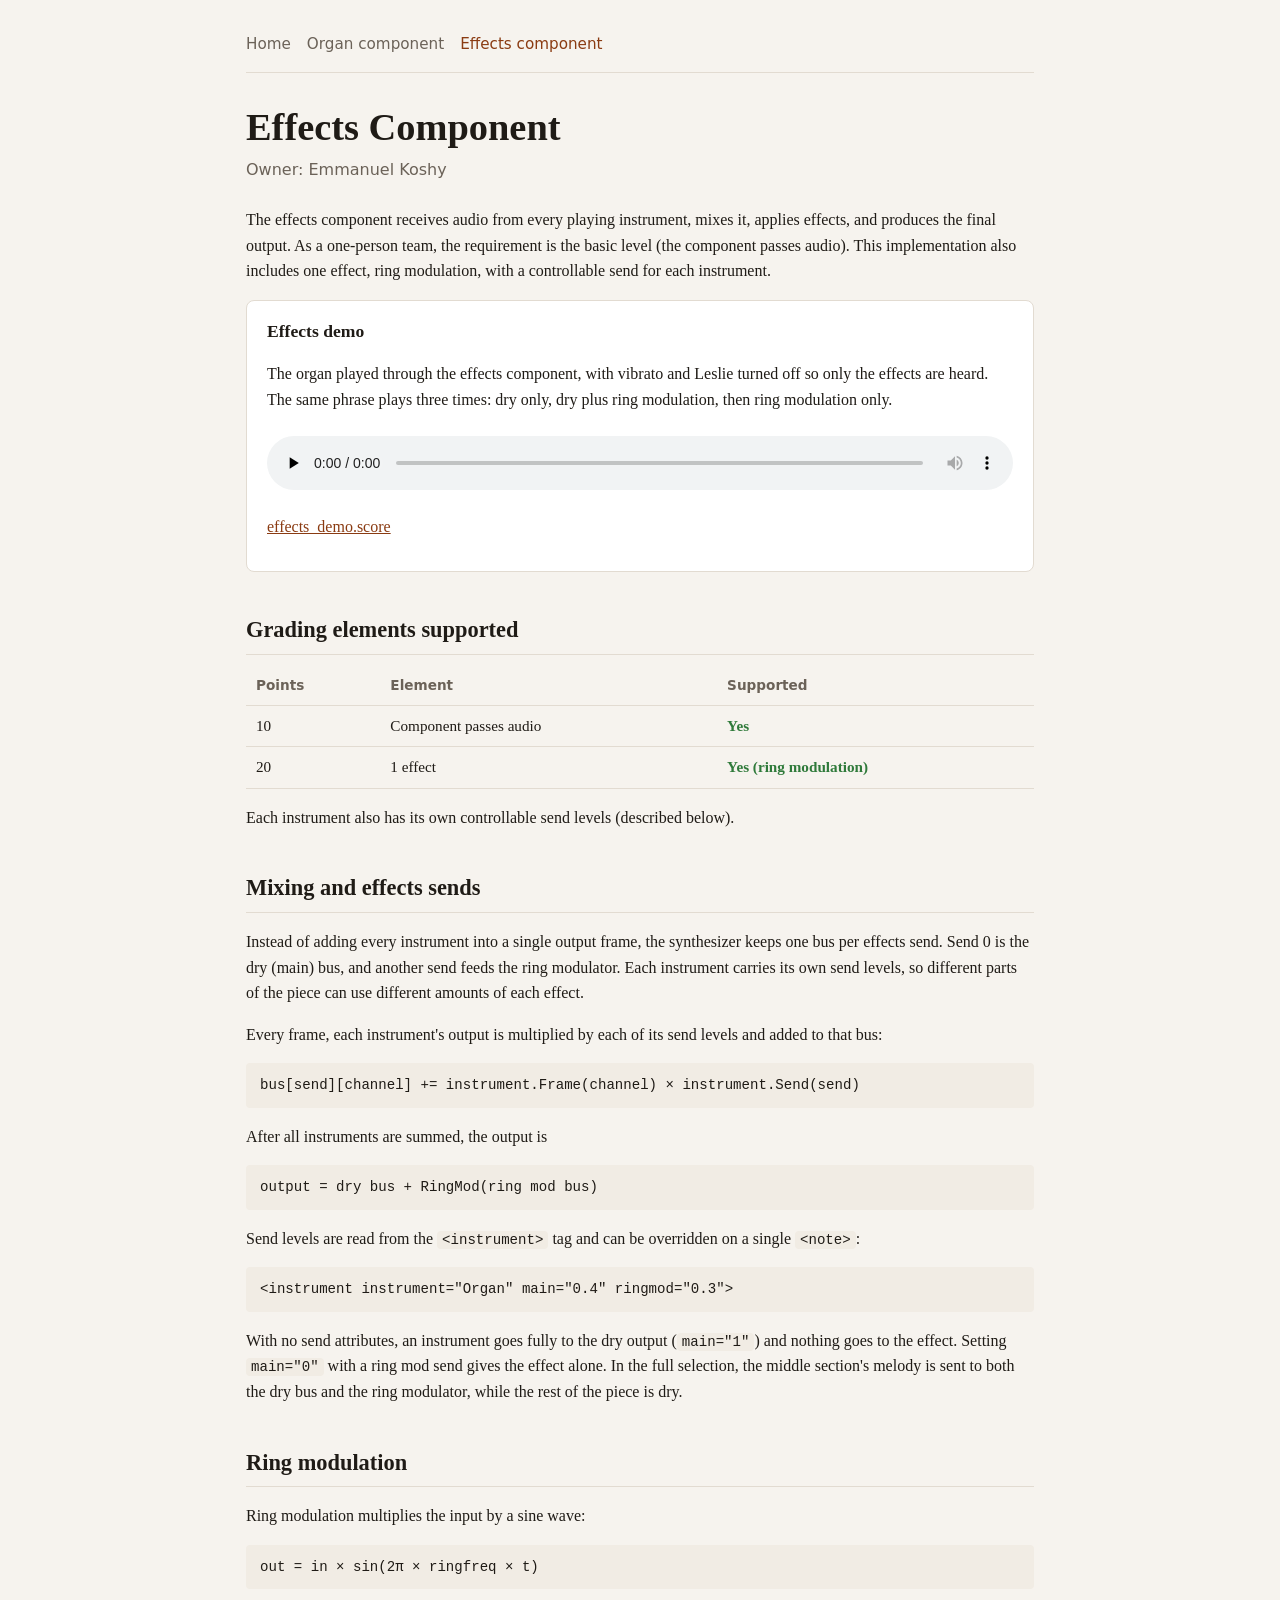
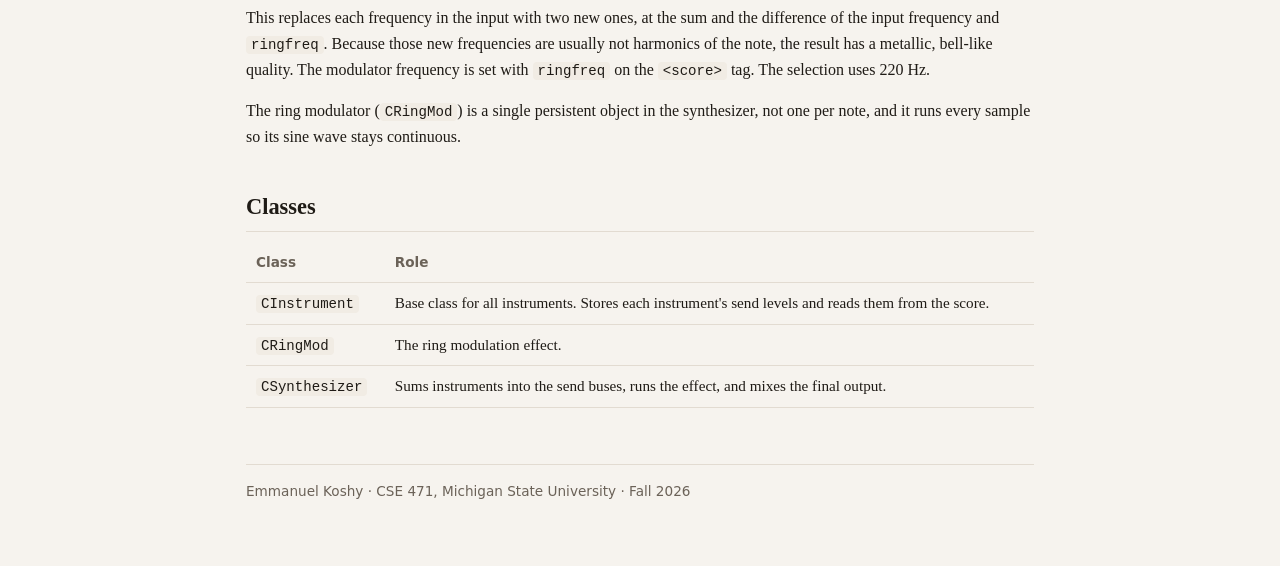
==== effects.html @ 85157329 "Initial website files Co-authored-by: Copilot <223556219+Copilot@users.noreply.github.com>" ====
<!doctype html>
<html lang="en">
<head>
<meta charset="utf-8">
<meta name="viewport" content="width=device-width, initial-scale=1">
<title>Effects Component</title>
<link rel="stylesheet" href="style.css">
</head>
<body>
<div class="wrap">

<nav>
  <a href="index.html">Home</a>
  <a href="organ.html">Organ component</a>
  <a href="effects.html" aria-current="page">Effects component</a>
</nav>

<h1>Effects Component</h1>
<p class="sub">Owner: Emmanuel Koshy</p>

<p>The effects component receives audio from every playing instrument, mixes it, applies effects, and produces the final output. As a one-person team, the requirement is the basic level (the component passes audio). This implementation also includes one effect, ring modulation, with a controllable send for each instrument.</p>

<div class="card">
  <h3>Effects demo</h3>
  <p>The organ played through the effects component, with vibrato and Leslie turned off so only the effects are heard. The same phrase plays three times: dry only, dry plus ring modulation, then ring modulation only.</p>
  <audio controls preload="none" src="effects_demo.mp3"></audio>
  <p><a href="effects_demo.score" download>effects_demo.score</a></p>
</div>

<h2>Grading elements supported</h2>
<table>
  <tr><th>Points</th><th>Element</th><th>Supported</th></tr>
  <tr><td>10</td><td>Component passes audio</td><td class="yes">Yes</td></tr>
  <tr><td>20</td><td>1 effect</td><td class="yes">Yes (ring modulation)</td></tr>
</table>
<p>Each instrument also has its own controllable send levels (described below).</p>

<h2>Mixing and effects sends</h2>
<p>Instead of adding every instrument into a single output frame, the synthesizer keeps one bus per effects send. Send 0 is the dry (main) bus, and another send feeds the ring modulator. Each instrument carries its own send levels, so different parts of the piece can use different amounts of each effect.</p>
<p>Every frame, each instrument's output is multiplied by each of its send levels and added to that bus:</p>
<pre>bus[send][channel] += instrument.Frame(channel) × instrument.Send(send)</pre>
<p>After all instruments are summed, the output is</p>
<pre>output = dry bus + RingMod(ring mod bus)</pre>
<p>Send levels are read from the <code>&lt;instrument&gt;</code> tag and can be overridden on a single <code>&lt;note&gt;</code>:</p>
<pre>&lt;instrument instrument="Organ" main="0.4" ringmod="0.3"&gt;</pre>
<p>With no send attributes, an instrument goes fully to the dry output (<code>main="1"</code>) and nothing goes to the effect. Setting <code>main="0"</code> with a ring mod send gives the effect alone. In the full selection, the middle section's melody is sent to both the dry bus and the ring modulator, while the rest of the piece is dry.</p>

<h2>Ring modulation</h2>
<p>Ring modulation multiplies the input by a sine wave:</p>
<pre>out = in × sin(2π × ringfreq × t)</pre>
<p>This replaces each frequency in the input with two new ones, at the sum and the difference of the input frequency and <code>ringfreq</code>. Because those new frequencies are usually not harmonics of the note, the result has a metallic, bell-like quality. The modulator frequency is set with <code>ringfreq</code> on the <code>&lt;score&gt;</code> tag. The selection uses 220 Hz.</p>
<p>The ring modulator (<code>CRingMod</code>) is a single persistent object in the synthesizer, not one per note, and it runs every sample so its sine wave stays continuous.</p>

<h2>Classes</h2>
<table>
  <tr><th>Class</th><th>Role</th></tr>
  <tr><td><code>CInstrument</code></td><td>Base class for all instruments. Stores each instrument's send levels and reads them from the score.</td></tr>
  <tr><td><code>CRingMod</code></td><td>The ring modulation effect.</td></tr>
  <tr><td><code>CSynthesizer</code></td><td>Sums instruments into the send buses, runs the effect, and mixes the final output.</td></tr>
</table>

<footer>Emmanuel Koshy · CSE 471, Michigan State University · Fall 2026</footer>

</div>
</body>
</html>
---- style.css ----
:root {
  --bg: #f6f3ee;
  --panel: #ffffff;
  --ink: #1f1b16;
  --muted: #6b6258;
  --accent: #8a3b12;
  --rule: #e2dbd1;
  --code-bg: #f1ece4;
}

@media (prefers-color-scheme: dark) {
  :root {
    --bg: #17140f;
    --panel: #211d17;
    --ink: #ece6dc;
    --muted: #a89e91;
    --accent: #e08a52;
    --rule: #3a332a;
    --code-bg: #2a251e;
  }
}

* { box-sizing: border-box; }

body {
  margin: 0;
  background: var(--bg);
  color: var(--ink);
  font-family: Georgia, "Times New Roman", serif;
  line-height: 1.6;
}

.wrap {
  max-width: 820px;
  margin: 0 auto;
  padding: 32px 16px 64px;
}

nav {
  display: flex;
  flex-wrap: wrap;
  gap: 16px;
  font-family: system-ui, sans-serif;
  font-size: 0.95rem;
  padding-bottom: 16px;
  border-bottom: 1px solid var(--rule);
  margin-bottom: 32px;
}

nav a { color: var(--muted); text-decoration: none; }
nav a:hover, nav a[aria-current="page"] { color: var(--accent); }

h1 { font-size: 2.4rem; line-height: 1.15; margin: 0 0 8px; }
h2 { font-size: 1.4rem; margin: 40px 0 12px; border-bottom: 1px solid var(--rule); padding-bottom: 6px; }
h3 { font-size: 1.1rem; margin: 24px 0 8px; }

.sub { color: var(--muted); font-family: system-ui, sans-serif; margin: 0 0 24px; }

a { color: var(--accent); }

.card {
  background: var(--panel);
  border: 1px solid var(--rule);
  border-radius: 8px;
  padding: 16px 20px;
  margin: 16px 0;
}

.card h3 { margin-top: 0; }

audio { width: 100%; margin-top: 8px; }

table {
  width: 100%;
  border-collapse: collapse;
  font-size: 0.95rem;
  margin: 12px 0;
}

th, td {
  text-align: left;
  vertical-align: top;
  padding: 8px 10px;
  border-bottom: 1px solid var(--rule);
}

th { font-family: system-ui, sans-serif; font-size: 0.85rem; color: var(--muted); font-weight: 600; }

code, pre {
  font-family: Consolas, "Courier New", monospace;
  font-size: 0.88rem;
  background: var(--code-bg);
  border-radius: 4px;
}

code { padding: 1px 5px; }

pre {
  padding: 12px 14px;
  overflow-x: auto;
  line-height: 1.45;
}

details pre { max-height: 480px; overflow: auto; }

summary { cursor: pointer; font-family: system-ui, sans-serif; color: var(--accent); }

.yes { color: #2f7a3a; font-weight: 600; }
@media (prefers-color-scheme: dark) { .yes { color: #7fcf8a; } }

.table-scroll { overflow-x: auto; }

footer {
  margin-top: 56px;
  padding-top: 16px;
  border-top: 1px solid var(--rule);
  color: var(--muted);
  font-family: system-ui, sans-serif;
  font-size: 0.85rem;
}
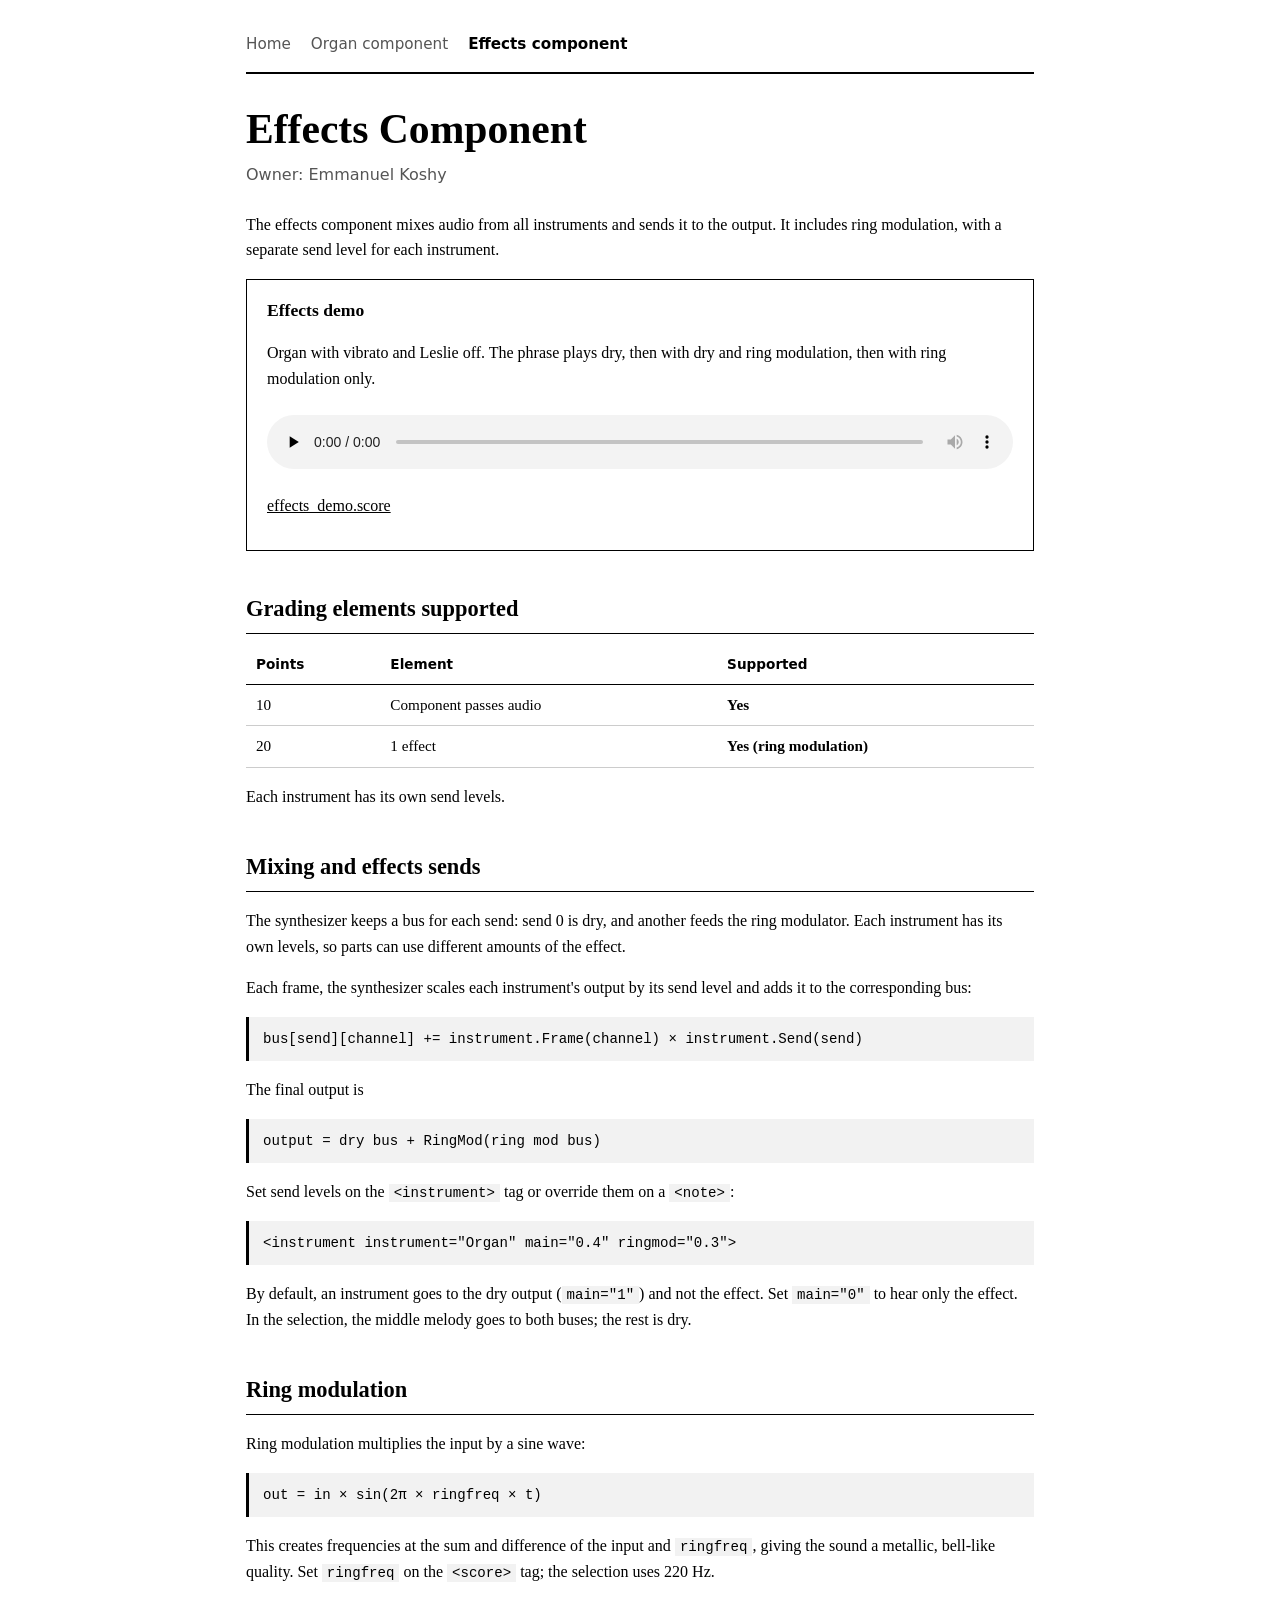
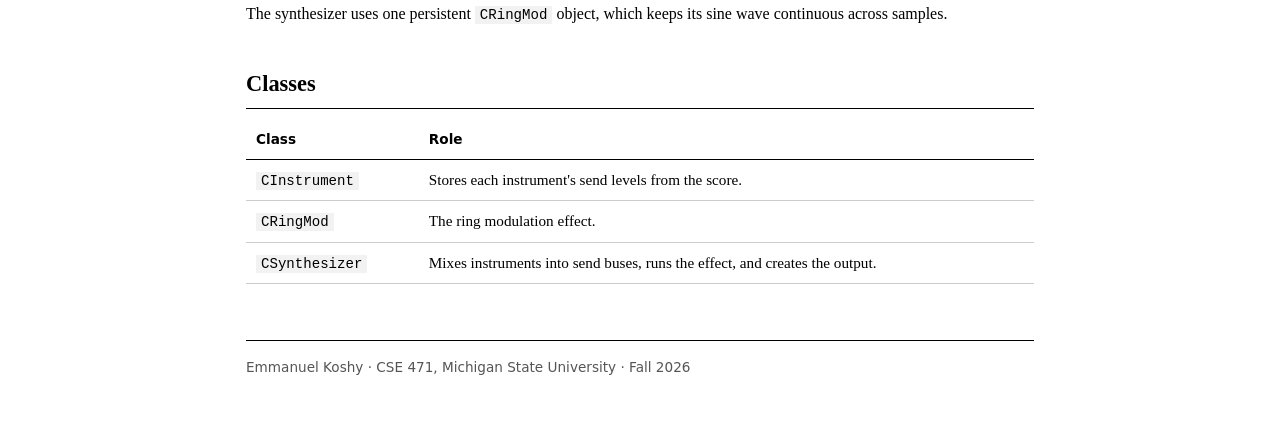
==== commit 44600619: "fixed errors" ====
--- a/effects.html
+++ b/effects.html
@@ -18,11 +18,11 @@
 <h1>Effects Component</h1>
 <p class="sub">Owner: Emmanuel Koshy</p>
 
-<p>The effects component receives audio from every playing instrument, mixes it, applies effects, and produces the final output. As a one-person team, the requirement is the basic level (the component passes audio). This implementation also includes one effect, ring modulation, with a controllable send for each instrument.</p>
+<p>The effects component mixes audio from all instruments and sends it to the output. It includes ring modulation, with a separate send level for each instrument.</p>
 
 <div class="card">
   <h3>Effects demo</h3>
-  <p>The organ played through the effects component, with vibrato and Leslie turned off so only the effects are heard. The same phrase plays three times: dry only, dry plus ring modulation, then ring modulation only.</p>
+  <p>Organ with vibrato and Leslie off. The phrase plays dry, then with dry and ring modulation, then with ring modulation only.</p>
   <audio controls preload="none" src="effects_demo.mp3"></audio>
   <p><a href="effects_demo.score" download>effects_demo.score</a></p>
 </div>
@@ -33,30 +33,30 @@
   <tr><td>10</td><td>Component passes audio</td><td class="yes">Yes</td></tr>
   <tr><td>20</td><td>1 effect</td><td class="yes">Yes (ring modulation)</td></tr>
 </table>
-<p>Each instrument also has its own controllable send levels (described below).</p>
+<p>Each instrument has its own send levels.</p>
 
 <h2>Mixing and effects sends</h2>
-<p>Instead of adding every instrument into a single output frame, the synthesizer keeps one bus per effects send. Send 0 is the dry (main) bus, and another send feeds the ring modulator. Each instrument carries its own send levels, so different parts of the piece can use different amounts of each effect.</p>
-<p>Every frame, each instrument's output is multiplied by each of its send levels and added to that bus:</p>
+<p>The synthesizer keeps a bus for each send: send 0 is dry, and another feeds the ring modulator. Each instrument has its own levels, so parts can use different amounts of the effect.</p>
+<p>Each frame, the synthesizer scales each instrument's output by its send level and adds it to the corresponding bus:</p>
 <pre>bus[send][channel] += instrument.Frame(channel) × instrument.Send(send)</pre>
-<p>After all instruments are summed, the output is</p>
+<p>The final output is</p>
 <pre>output = dry bus + RingMod(ring mod bus)</pre>
-<p>Send levels are read from the <code>&lt;instrument&gt;</code> tag and can be overridden on a single <code>&lt;note&gt;</code>:</p>
+<p>Set send levels on the <code>&lt;instrument&gt;</code> tag or override them on a <code>&lt;note&gt;</code>:</p>
 <pre>&lt;instrument instrument="Organ" main="0.4" ringmod="0.3"&gt;</pre>
-<p>With no send attributes, an instrument goes fully to the dry output (<code>main="1"</code>) and nothing goes to the effect. Setting <code>main="0"</code> with a ring mod send gives the effect alone. In the full selection, the middle section's melody is sent to both the dry bus and the ring modulator, while the rest of the piece is dry.</p>
+<p>By default, an instrument goes to the dry output (<code>main="1"</code>) and not the effect. Set <code>main="0"</code> to hear only the effect. In the selection, the middle melody goes to both buses; the rest is dry.</p>
 
 <h2>Ring modulation</h2>
 <p>Ring modulation multiplies the input by a sine wave:</p>
 <pre>out = in × sin(2π × ringfreq × t)</pre>
-<p>This replaces each frequency in the input with two new ones, at the sum and the difference of the input frequency and <code>ringfreq</code>. Because those new frequencies are usually not harmonics of the note, the result has a metallic, bell-like quality. The modulator frequency is set with <code>ringfreq</code> on the <code>&lt;score&gt;</code> tag. The selection uses 220 Hz.</p>
-<p>The ring modulator (<code>CRingMod</code>) is a single persistent object in the synthesizer, not one per note, and it runs every sample so its sine wave stays continuous.</p>
+<p>This creates frequencies at the sum and difference of the input and <code>ringfreq</code>, giving the sound a metallic, bell-like quality. Set <code>ringfreq</code> on the <code>&lt;score&gt;</code> tag; the selection uses 220 Hz.</p>
+<p>The synthesizer uses one persistent <code>CRingMod</code> object, which keeps its sine wave continuous across samples.</p>
 
 <h2>Classes</h2>
 <table>
   <tr><th>Class</th><th>Role</th></tr>
-  <tr><td><code>CInstrument</code></td><td>Base class for all instruments. Stores each instrument's send levels and reads them from the score.</td></tr>
+  <tr><td><code>CInstrument</code></td><td>Stores each instrument's send levels from the score.</td></tr>
   <tr><td><code>CRingMod</code></td><td>The ring modulation effect.</td></tr>
-  <tr><td><code>CSynthesizer</code></td><td>Sums instruments into the send buses, runs the effect, and mixes the final output.</td></tr>
+  <tr><td><code>CSynthesizer</code></td><td>Mixes instruments into send buses, runs the effect, and creates the output.</td></tr>
 </table>
 
 <footer>Emmanuel Koshy · CSE 471, Michigan State University · Fall 2026</footer>
--- a/style.css
+++ b/style.css
@@ -1,23 +1,10 @@
 :root {
-  --bg: #f6f3ee;
-  --panel: #ffffff;
-  --ink: #1f1b16;
-  --muted: #6b6258;
-  --accent: #8a3b12;
-  --rule: #e2dbd1;
-  --code-bg: #f1ece4;
-}
-
-@media (prefers-color-scheme: dark) {
-  :root {
-    --bg: #17140f;
-    --panel: #211d17;
-    --ink: #ece6dc;
-    --muted: #a89e91;
-    --accent: #e08a52;
-    --rule: #3a332a;
-    --code-bg: #2a251e;
-  }
+  --bg: #ffffff;
+  --ink: #000000;
+  --muted: #555555;
+  --rule: #000000;
+  --soft-rule: #cccccc;
+  --code-bg: #f2f2f2;
 }
 
 * { box-sizing: border-box; }
@@ -39,36 +26,35 @@
 nav {
   display: flex;
   flex-wrap: wrap;
-  gap: 16px;
+  gap: 20px;
   font-family: system-ui, sans-serif;
   font-size: 0.95rem;
   padding-bottom: 16px;
-  border-bottom: 1px solid var(--rule);
+  border-bottom: 2px solid var(--rule);
   margin-bottom: 32px;
 }
 
 nav a { color: var(--muted); text-decoration: none; }
-nav a:hover, nav a[aria-current="page"] { color: var(--accent); }
+nav a:hover { color: var(--ink); }
+nav a[aria-current="page"] { color: var(--ink); font-weight: 700; }
 
-h1 { font-size: 2.4rem; line-height: 1.15; margin: 0 0 8px; }
+h1 { font-size: 2.6rem; line-height: 1.15; margin: 0 0 8px; }
 h2 { font-size: 1.4rem; margin: 40px 0 12px; border-bottom: 1px solid var(--rule); padding-bottom: 6px; }
 h3 { font-size: 1.1rem; margin: 24px 0 8px; }
 
 .sub { color: var(--muted); font-family: system-ui, sans-serif; margin: 0 0 24px; }
 
-a { color: var(--accent); }
+a { color: var(--ink); text-decoration: underline; }
 
 .card {
-  background: var(--panel);
   border: 1px solid var(--rule);
-  border-radius: 8px;
   padding: 16px 20px;
   margin: 16px 0;
 }
 
 .card h3 { margin-top: 0; }
 
-audio { width: 100%; margin-top: 8px; }
+audio { width: 100%; margin-top: 8px; filter: grayscale(1); }
 
 table {
   width: 100%;
@@ -81,16 +67,20 @@
   text-align: left;
   vertical-align: top;
   padding: 8px 10px;
+  border-bottom: 1px solid var(--soft-rule);
+}
+
+th {
+  font-family: system-ui, sans-serif;
+  font-size: 0.85rem;
+  font-weight: 700;
   border-bottom: 1px solid var(--rule);
 }
-
-th { font-family: system-ui, sans-serif; font-size: 0.85rem; color: var(--muted); font-weight: 600; }
 
 code, pre {
   font-family: Consolas, "Courier New", monospace;
   font-size: 0.88rem;
   background: var(--code-bg);
-  border-radius: 4px;
 }
 
 code { padding: 1px 5px; }
@@ -99,14 +89,14 @@
   padding: 12px 14px;
   overflow-x: auto;
   line-height: 1.45;
+  border-left: 3px solid var(--rule);
 }
 
 details pre { max-height: 480px; overflow: auto; }
 
-summary { cursor: pointer; font-family: system-ui, sans-serif; color: var(--accent); }
+summary { cursor: pointer; font-family: system-ui, sans-serif; text-decoration: underline; }
 
-.yes { color: #2f7a3a; font-weight: 600; }
-@media (prefers-color-scheme: dark) { .yes { color: #7fcf8a; } }
+.yes { font-weight: 700; }
 
 .table-scroll { overflow-x: auto; }
 
